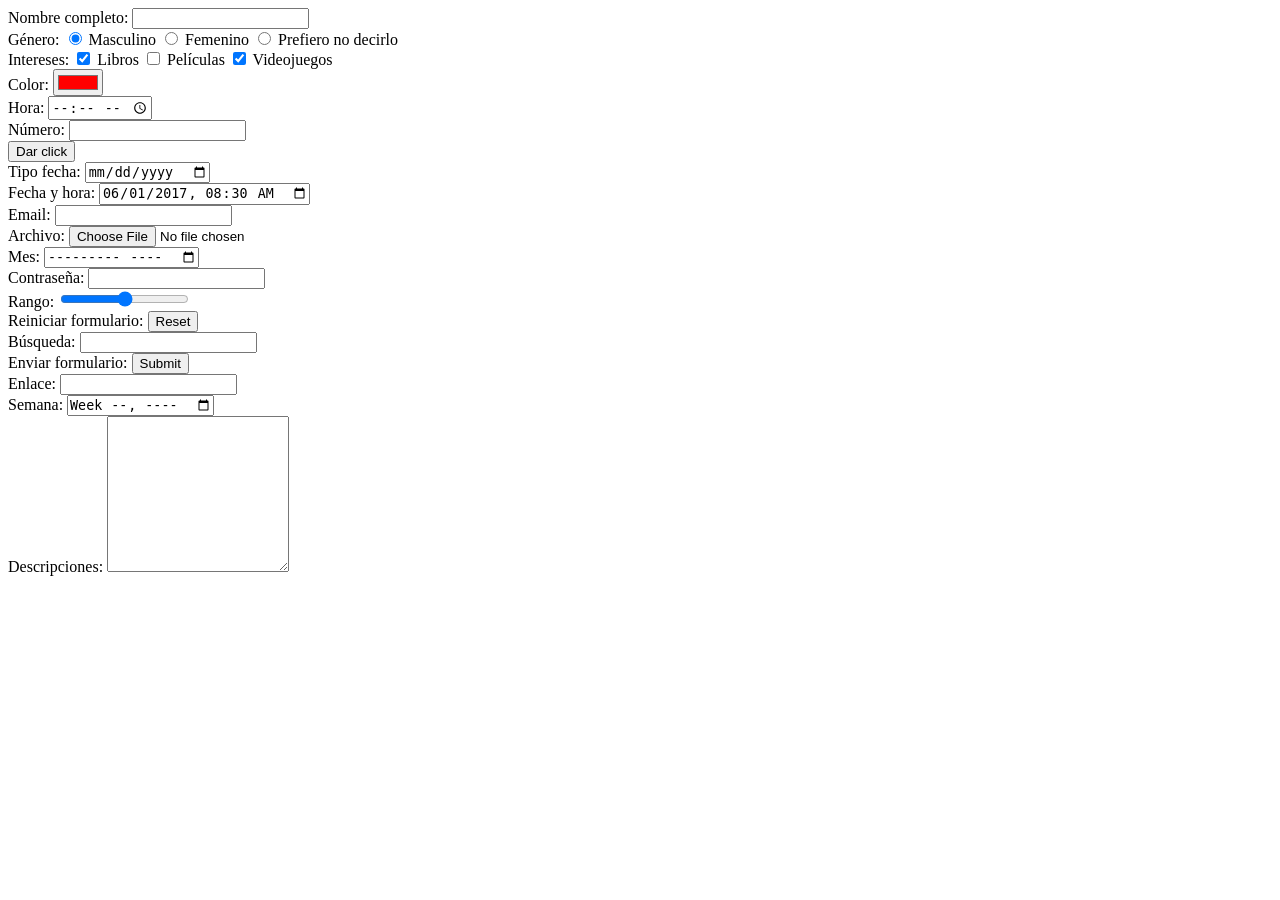
==== html/index.html @ 509d6557 "feat: add initial HTML structure with form elements for user input" ====
<!doctype html>
<html lang="es">
  <head>
    <meta charset="UTF-8" />
    <title>Ejemplo CSS y Selectores</title>
    <link rel="stylesheet" href="main.css" />
  </head>

  <body>
    <form action="#">
      <div>
        <label for="nombrecompleto">Nombre completo: </label>
        <input type="text" name="nombrecompleto" id="nombrecompleto" />
      </div>

      <div>
        Género:
        <label>
          <input type="radio" name="genero" value="masculino" checked />
          Masculino
        </label>
        <label>
          <input type="radio" name="genero" value="femenino" />
          Femenino
        </label>
        <label>
          <input type="radio" name="genero" value="Prefiero no decirlo" />
          Prefiero no decirlo
        </label>
      </div>

      <div>
        Intereses:
        <label>
          <input type="checkbox" name="libros" checked />
          Libros
        </label>
        <label>
          <input type="checkbox" name="peliculas" />
          Películas
        </label>
        <label>
          <input type="checkbox" name="videojuegos" checked />
          Videojuegos
        </label>
      </div>

      <div>
        <label>
          Color:
          <input type="color" name="color" value="#ff0000" />
        </label>
      </div>

      <div>
        <label>
          Hora:
          <input type="time" name="hora" />
        </label>
      </div>

      <div>
        <label>
          Número:
          <input type="number" name="numero" />
        </label>
      </div>

      <div>
        <label>
          <input type="button" value="Dar click" />
        </label>
      </div>

      <div>
        <label>
          Tipo fecha:
          <input type="date" />
        </label>
      </div>

      <div>
        <label>
          Fecha y hora:
          <input type="datetime-local" value="2017-06-01T08:30" />
        </label>
      </div>

      <div>
        <label>
          Email:
          <input type="email" />
        </label>
      </div>

      <div>
        <label>
          Archivo:
          <input type="file" />
        </label>
      </div>

      <div>
        <label>
          Mes:
          <input type="month" />
        </label>
      </div>

      <div>
        <label>
          Contraseña:
          <input type="password" />
        </label>
      </div>

      <div>
        <label>
          Rango:
          <input type="range" min="-10" step="5" max="10" />
        </label>
      </div>

      <div>
        <label>
          Reiniciar formulario:
          <input type="reset" />
        </label>
      </div>

      <div>
        <label>
          Búsqueda:
          <input type="search" />
        </label>
      </div>

      <div>
        <label>
          Enviar formulario:
          <input type="submit" />
        </label>
      </div>

      <div>
        <label>
          Enlace:
          <input type="url" />
        </label>
      </div>

      <div>
        <label>
          Semana:
          <input type="week" />
        </label>
      </div>

      <div>
        <label>
          Descripciones:
          <textarea name="PQRS" rows="10" cols="20"></textarea>
        </label>
      </div>
    </form>
  </body>
</html>
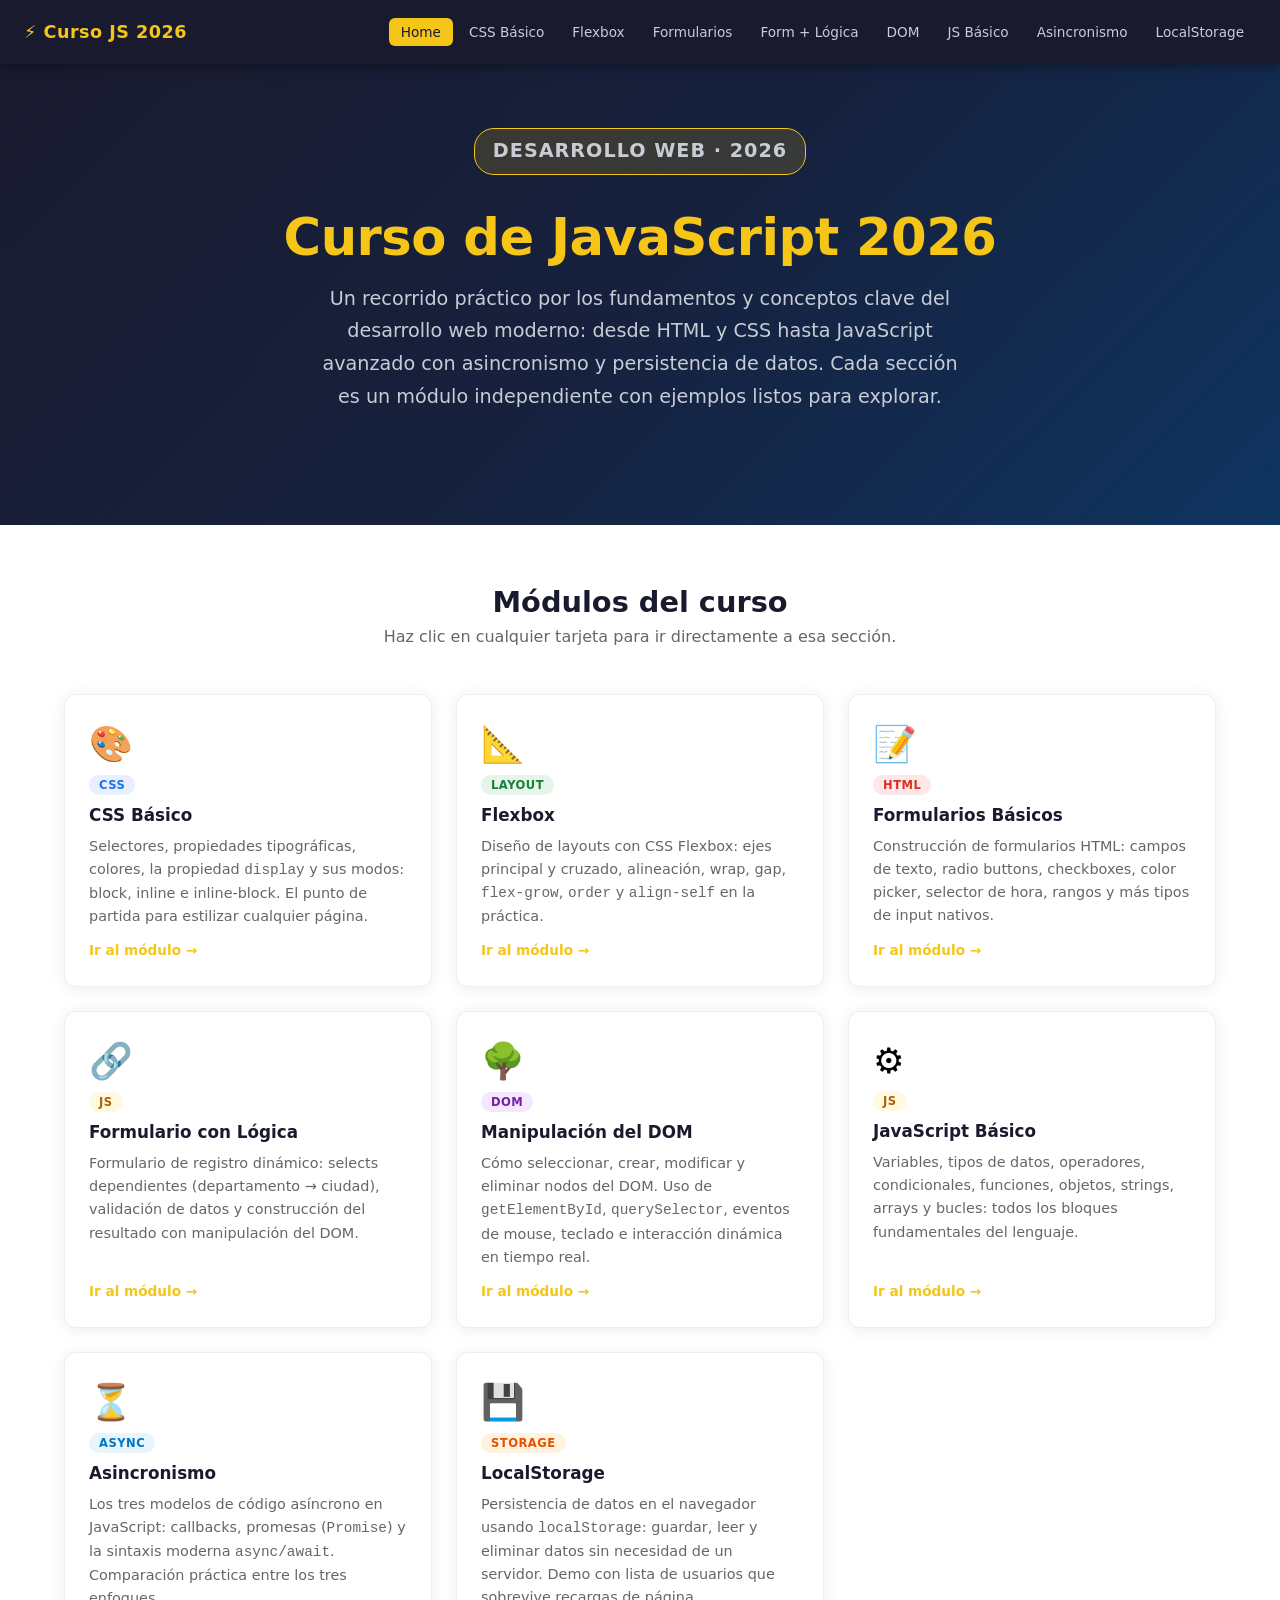
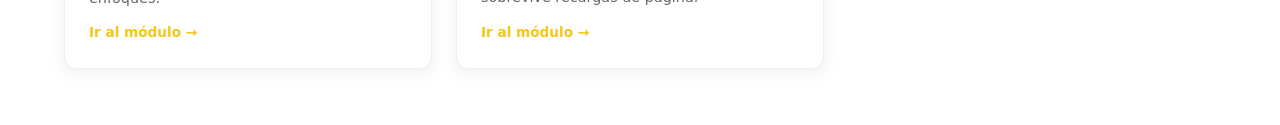
==== commit 043b2c4b: "feat: add global navigation bar and styles for improved site structure" ====
--- a/html/index.html
+++ b/html/index.html
@@ -1,167 +1,143 @@
-<!doctype html>
+<!DOCTYPE html>
 <html lang="es">
-  <head>
+
+<head>
     <meta charset="UTF-8" />
-    <title>Ejemplo CSS y Selectores</title>
-    <link rel="stylesheet" href="main.css" />
-  </head>
+    <meta name="viewport" content="width=device-width, initial-scale=1.0" />
+    <title>Curso JavaScript 2026</title>
+    <link rel="shortcut icon" href="../assets/img/logoUPB.png" type="image/png" />
+    <link rel="stylesheet" href="../css/styles.css" />
+</head>
 
-  <body>
-    <form action="#">
-      <div>
-        <label for="nombrecompleto">Nombre completo: </label>
-        <input type="text" name="nombrecompleto" id="nombrecompleto" />
-      </div>
+<body>
 
-      <div>
-        Género:
-        <label>
-          <input type="radio" name="genero" value="masculino" checked />
-          Masculino
-        </label>
-        <label>
-          <input type="radio" name="genero" value="femenino" />
-          Femenino
-        </label>
-        <label>
-          <input type="radio" name="genero" value="Prefiero no decirlo" />
-          Prefiero no decirlo
-        </label>
-      </div>
+    <nav class="main-nav">
+        <div class="nav-container">
+            <a class="nav-brand" href="index.html">⚡ Curso JS 2026</a>
+            <ul class="nav-links">
+                <li><a href="index.html" class="nav-link active">Home</a></li>
+                <li><a href="css-basics.html" class="nav-link">CSS Básico</a></li>
+                <li><a href="flexbox.html" class="nav-link">Flexbox</a></li>
+                <li><a href="forms-basics.html" class="nav-link">Formularios</a></li>
+                <li><a href="form-logic-example.html" class="nav-link">Form + Lógica</a></li>
+                <li><a href="dom-manipulation.html" class="nav-link">DOM</a></li>
+                <li><a href="javascript-basics.html" class="nav-link">JS Básico</a></li>
+                <li><a href="asincronismo.html" class="nav-link">Asincronismo</a></li>
+                <li><a href="local-storage.html" class="nav-link">LocalStorage</a></li>
+            </ul>
+        </div>
+    </nav>
 
-      <div>
-        Intereses:
-        <label>
-          <input type="checkbox" name="libros" checked />
-          Libros
-        </label>
-        <label>
-          <input type="checkbox" name="peliculas" />
-          Películas
-        </label>
-        <label>
-          <input type="checkbox" name="videojuegos" checked />
-          Videojuegos
-        </label>
-      </div>
+    <section class="hero">
+        <p class="hero-badge">Desarrollo Web · 2026</p>
+        <h1>Curso de JavaScript 2026</h1>
+        <p>
+            Un recorrido práctico por los fundamentos y conceptos clave del desarrollo web moderno:
+            desde HTML y CSS hasta JavaScript avanzado con asincronismo y persistencia de datos.
+            Cada sección es un módulo independiente con ejemplos listos para explorar.
+        </p>
+    </section>
 
-      <div>
-        <label>
-          Color:
-          <input type="color" name="color" value="#ff0000" />
-        </label>
-      </div>
+    <div class="sections-wrapper">
+        <h2 class="sections-title">Módulos del curso</h2>
+        <p class="sections-subtitle">Haz clic en cualquier tarjeta para ir directamente a esa sección.</p>
 
-      <div>
-        <label>
-          Hora:
-          <input type="time" name="hora" />
-        </label>
-      </div>
+        <div class="sections-grid">
 
-      <div>
-        <label>
-          Número:
-          <input type="number" name="numero" />
-        </label>
-      </div>
+            <a class="section-card" href="css-basics.html">
+                <span class="card-icon">🎨</span>
+                <span class="card-tag tag-css">CSS</span>
+                <h3>CSS Básico</h3>
+                <p>
+                    Selectores, propiedades tipográficas, colores, la propiedad <code>display</code> y sus modos:
+                    block, inline e inline-block. El punto de partida para estilizar cualquier página.
+                </p>
+                <span class="card-arrow">Ir al módulo →</span>
+            </a>
 
-      <div>
-        <label>
-          <input type="button" value="Dar click" />
-        </label>
-      </div>
+            <a class="section-card" href="flexbox.html">
+                <span class="card-icon">📐</span>
+                <span class="card-tag tag-layout">Layout</span>
+                <h3>Flexbox</h3>
+                <p>
+                    Diseño de layouts con CSS Flexbox: ejes principal y cruzado, alineación, wrap,
+                    gap, <code>flex-grow</code>, <code>order</code> y <code>align-self</code> en la práctica.
+                </p>
+                <span class="card-arrow">Ir al módulo →</span>
+            </a>
 
-      <div>
-        <label>
-          Tipo fecha:
-          <input type="date" />
-        </label>
-      </div>
+            <a class="section-card" href="forms-basics.html">
+                <span class="card-icon">📝</span>
+                <span class="card-tag tag-html">HTML</span>
+                <h3>Formularios Básicos</h3>
+                <p>
+                    Construcción de formularios HTML: campos de texto, radio buttons, checkboxes,
+                    color picker, selector de hora, rangos y más tipos de input nativos.
+                </p>
+                <span class="card-arrow">Ir al módulo →</span>
+            </a>
 
-      <div>
-        <label>
-          Fecha y hora:
-          <input type="datetime-local" value="2017-06-01T08:30" />
-        </label>
-      </div>
+            <a class="section-card" href="form-logic-example.html">
+                <span class="card-icon">🔗</span>
+                <span class="card-tag tag-js">JS</span>
+                <h3>Formulario con Lógica</h3>
+                <p>
+                    Formulario de registro dinámico: selects dependientes (departamento → ciudad),
+                    validación de datos y construcción del resultado con manipulación del DOM.
+                </p>
+                <span class="card-arrow">Ir al módulo →</span>
+            </a>
 
-      <div>
-        <label>
-          Email:
-          <input type="email" />
-        </label>
-      </div>
+            <a class="section-card" href="dom-manipulation.html">
+                <span class="card-icon">🌳</span>
+                <span class="card-tag tag-dom">DOM</span>
+                <h3>Manipulación del DOM</h3>
+                <p>
+                    Cómo seleccionar, crear, modificar y eliminar nodos del DOM. Uso de
+                    <code>getElementById</code>, <code>querySelector</code>, eventos de mouse,
+                    teclado e interacción dinámica en tiempo real.
+                </p>
+                <span class="card-arrow">Ir al módulo →</span>
+            </a>
 
-      <div>
-        <label>
-          Archivo:
-          <input type="file" />
-        </label>
-      </div>
+            <a class="section-card" href="javascript-basics.html">
+                <span class="card-icon">⚙️</span>
+                <span class="card-tag tag-js">JS</span>
+                <h3>JavaScript Básico</h3>
+                <p>
+                    Variables, tipos de datos, operadores, condicionales, funciones, objetos,
+                    strings, arrays y bucles: todos los bloques fundamentales del lenguaje.
+                </p>
+                <span class="card-arrow">Ir al módulo →</span>
+            </a>
 
-      <div>
-        <label>
-          Mes:
-          <input type="month" />
-        </label>
-      </div>
+            <a class="section-card" href="asincronismo.html">
+                <span class="card-icon">⏳</span>
+                <span class="card-tag tag-async">Async</span>
+                <h3>Asincronismo</h3>
+                <p>
+                    Los tres modelos de código asíncrono en JavaScript: callbacks, promesas
+                    (<code>Promise</code>) y la sintaxis moderna <code>async/await</code>.
+                    Comparación práctica entre los tres enfoques.
+                </p>
+                <span class="card-arrow">Ir al módulo →</span>
+            </a>
 
-      <div>
-        <label>
-          Contraseña:
-          <input type="password" />
-        </label>
-      </div>
+            <a class="section-card" href="local-storage.html">
+                <span class="card-icon">💾</span>
+                <span class="card-tag tag-storage">Storage</span>
+                <h3>LocalStorage</h3>
+                <p>
+                    Persistencia de datos en el navegador usando <code>localStorage</code>:
+                    guardar, leer y eliminar datos sin necesidad de un servidor. Demo con lista
+                    de usuarios que sobrevive recargas de página.
+                </p>
+                <span class="card-arrow">Ir al módulo →</span>
+            </a>
 
-      <div>
-        <label>
-          Rango:
-          <input type="range" min="-10" step="5" max="10" />
-        </label>
-      </div>
+        </div>
+    </div>
 
-      <div>
-        <label>
-          Reiniciar formulario:
-          <input type="reset" />
-        </label>
-      </div>
+</body>
 
-      <div>
-        <label>
-          Búsqueda:
-          <input type="search" />
-        </label>
-      </div>
-
-      <div>
-        <label>
-          Enviar formulario:
-          <input type="submit" />
-        </label>
-      </div>
-
-      <div>
-        <label>
-          Enlace:
-          <input type="url" />
-        </label>
-      </div>
-
-      <div>
-        <label>
-          Semana:
-          <input type="week" />
-        </label>
-      </div>
-
-      <div>
-        <label>
-          Descripciones:
-          <textarea name="PQRS" rows="10" cols="20"></textarea>
-        </label>
-      </div>
-    </form>
-  </body>
-</html>
+</html>
--- a/css/styles.css
+++ b/css/styles.css
@@ -0,0 +1,268 @@
+/* ===========================
+   NAVEGACIÓN GLOBAL
+   =========================== */
+
+* {
+  box-sizing: border-box;
+  margin: 0;
+  padding: 0;
+}
+
+body {
+  padding-top: 64px;
+  font-family:
+    "Segoe UI",
+    system-ui,
+    -apple-system,
+    sans-serif;
+}
+
+.main-nav {
+  position: fixed;
+  top: 0;
+  left: 0;
+  right: 0;
+  z-index: 1000;
+  background: #1a1a2e;
+  box-shadow: 0 2px 12px rgba(0, 0, 0, 0.4);
+}
+
+.nav-container {
+  width: 100%;
+  max-width: 1400px;
+  margin: 0 auto;
+  padding: 0 24px;
+  display: flex;
+  align-items: center;
+  justify-content: space-between;
+  height: 64px;
+  gap: 32px;
+}
+
+.nav-brand {
+  font-size: 1.1rem;
+  font-weight: 700;
+  color: #f5c518;
+  text-decoration: none;
+  letter-spacing: 0.5px;
+  white-space: nowrap;
+  flex-shrink: 0;
+}
+
+.nav-brand:hover {
+  color: #ffd740;
+}
+
+.nav-links {
+  list-style: none;
+  display: flex;
+  align-items: center;
+  gap: 4px;
+  flex-wrap: wrap;
+}
+
+.nav-link {
+  display: inline-block;
+  padding: 6px 12px;
+  border-radius: 6px;
+  font-size: 0.85rem;
+  font-weight: 500;
+  color: #c8ccd4;
+  text-decoration: none;
+  transition:
+    background 0.2s,
+    color 0.2s;
+  white-space: nowrap;
+}
+
+.nav-link:hover {
+  background: #16213e;
+  color: #f5c518;
+}
+
+.nav-link.active {
+  background: #f5c518;
+  color: #1a1a2e;
+}
+
+/* ===========================
+   RESPONSIVE — MOBILE NAV
+   =========================== */
+
+@media (max-width: 640px) {
+  body {
+    padding-top: 0;
+  }
+
+  .main-nav {
+    position: static;
+  }
+
+  .nav-container {
+    height: auto;
+    flex-direction: column;
+    align-items: flex-start;
+    gap: 8px;
+    padding: 12px 16px;
+  }
+
+  .nav-links {
+    gap: 4px;
+  }
+
+  .nav-link {
+    font-size: 0.8rem;
+    padding: 5px 10px;
+  }
+}
+
+/* ===========================
+   ESTILOS PÁGINA INDEX
+   =========================== */
+
+.hero {
+  background: linear-gradient(135deg, #1a1a2e 0%, #16213e 50%, #0f3460 100%);
+  color: #fff;
+  padding: 64px 24px 80px;
+  text-align: center;
+}
+
+.hero h1 {
+  font-size: clamp(2rem, 5vw, 3.2rem);
+  color: #f5c518;
+  margin-bottom: 16px;
+  letter-spacing: -0.5px;
+}
+
+.hero p {
+  font-size: clamp(1rem, 2.5vw, 1.2rem);
+  color: #c8ccd4;
+  max-width: 640px;
+  margin: 0 auto 32px;
+  line-height: 1.7;
+}
+
+.hero-badge {
+  display: inline-block;
+  background: rgba(245, 197, 24, 0.15);
+  border: 1px solid #f5c518;
+  color: #f5c518;
+  padding: 6px 18px;
+  border-radius: 20px;
+  font-size: 0.85rem;
+  font-weight: 600;
+  letter-spacing: 1px;
+  text-transform: uppercase;
+}
+
+.sections-wrapper {
+  max-width: 1200px;
+  margin: 0 auto;
+  padding: 60px 24px;
+}
+
+.sections-title {
+  text-align: center;
+  font-size: 1.8rem;
+  color: #1a1a2e;
+  margin-bottom: 8px;
+}
+
+.sections-subtitle {
+  text-align: center;
+  color: #666;
+  margin-bottom: 48px;
+  font-size: 1rem;
+}
+
+.sections-grid {
+  display: grid;
+  grid-template-columns: repeat(auto-fill, minmax(280px, 1fr));
+  gap: 24px;
+}
+
+.section-card {
+  background: #fff;
+  border-radius: 12px;
+  padding: 28px 24px;
+  box-shadow: 0 2px 16px rgba(0, 0, 0, 0.08);
+  border: 1px solid #eee;
+  transition:
+    transform 0.2s,
+    box-shadow 0.2s;
+  text-decoration: none;
+  color: inherit;
+  display: flex;
+  flex-direction: column;
+  gap: 10px;
+}
+
+.section-card:hover {
+  transform: translateY(-4px);
+  box-shadow: 0 8px 32px rgba(0, 0, 0, 0.14);
+}
+
+.card-icon {
+  font-size: 2.2rem;
+}
+
+.card-tag {
+  display: inline-block;
+  padding: 3px 10px;
+  border-radius: 12px;
+  font-size: 0.72rem;
+  font-weight: 700;
+  text-transform: uppercase;
+  letter-spacing: 0.5px;
+  align-self: flex-start;
+}
+
+.tag-css {
+  background: #e8f0fe;
+  color: #1a73e8;
+}
+.tag-html {
+  background: #fce8e6;
+  color: #d93025;
+}
+.tag-js {
+  background: #fef9e1;
+  color: #b06000;
+}
+.tag-layout {
+  background: #e6f4ea;
+  color: #188038;
+}
+.tag-dom {
+  background: #f3e8fd;
+  color: #7b1fa2;
+}
+.tag-async {
+  background: #e8f5fd;
+  color: #0277bd;
+}
+.tag-storage {
+  background: #fff3e0;
+  color: #e65100;
+}
+
+.section-card h3 {
+  font-size: 1.05rem;
+  color: #1a1a2e;
+  margin: 0;
+}
+
+.section-card p {
+  font-size: 0.9rem;
+  color: #666;
+  line-height: 1.6;
+  margin: 0;
+  flex-grow: 1;
+}
+
+.card-arrow {
+  font-size: 0.85rem;
+  color: #f5c518;
+  font-weight: 600;
+  margin-top: 4px;
+}
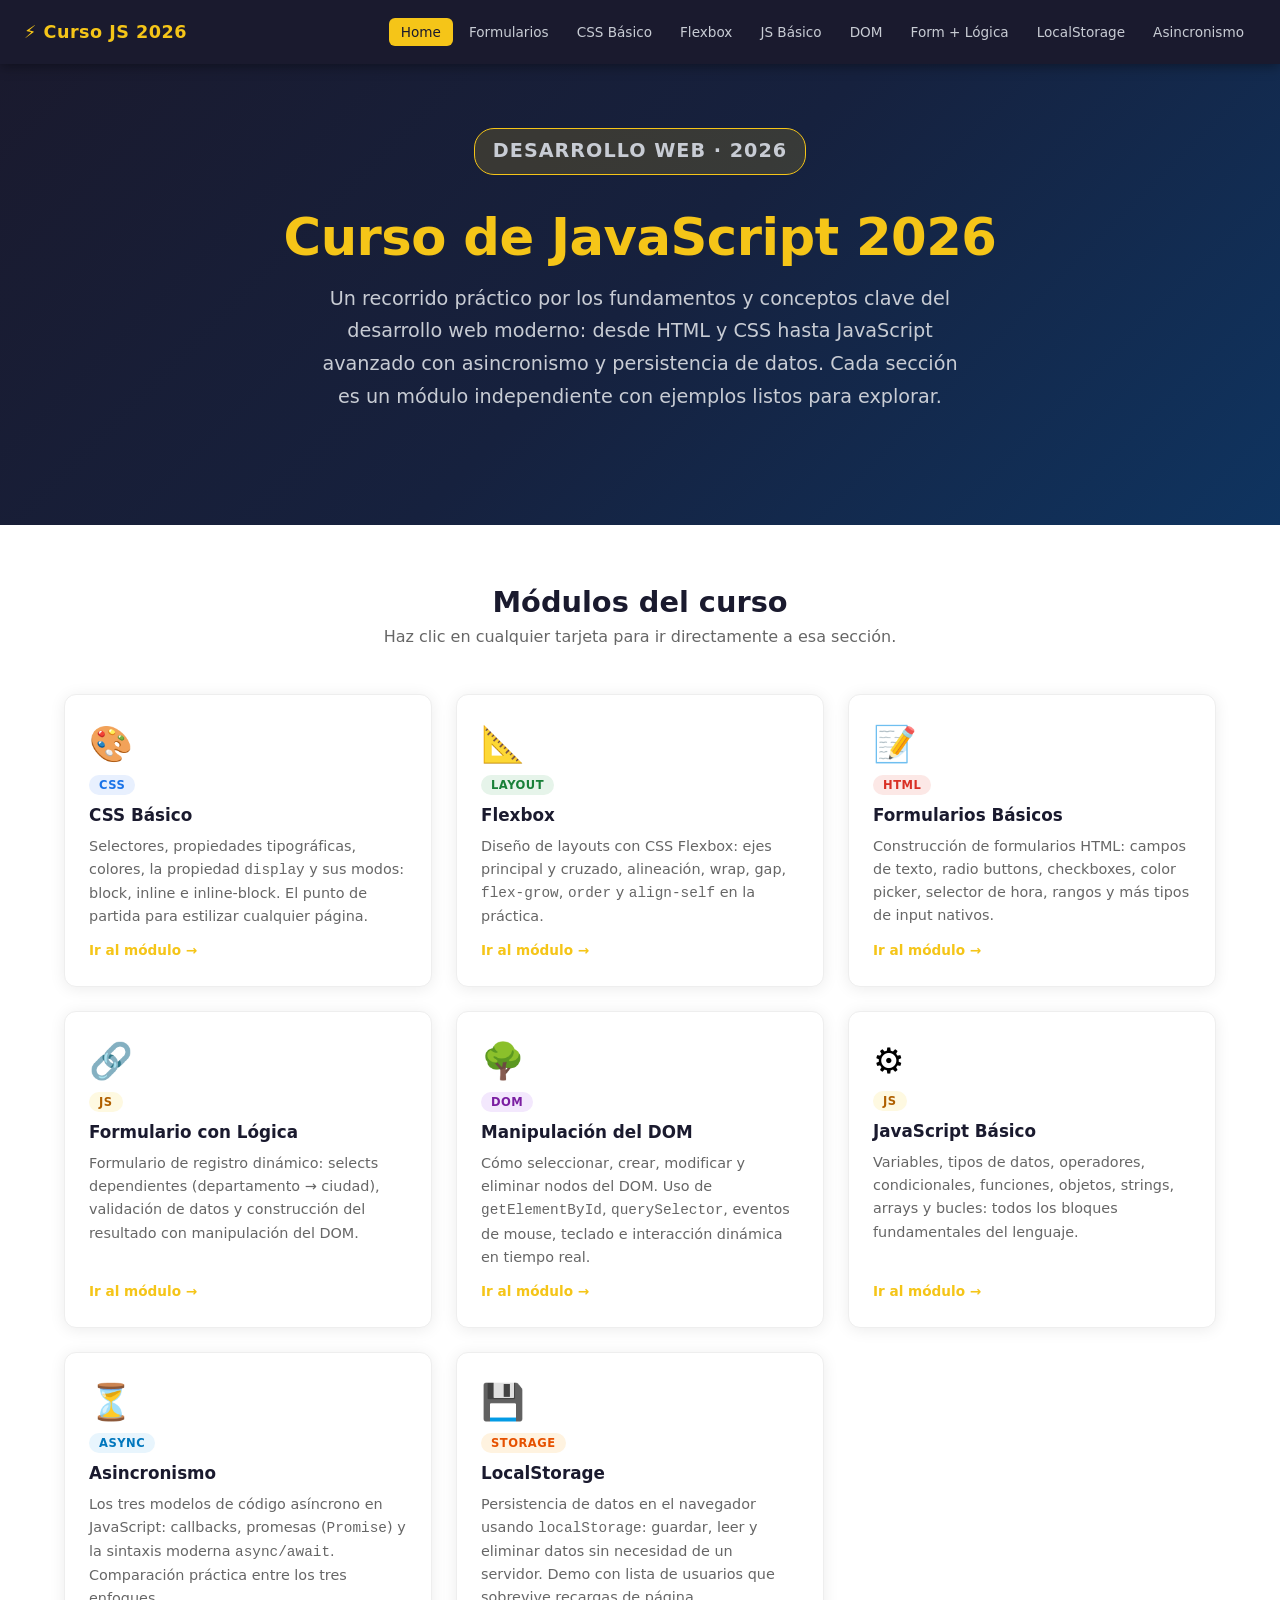
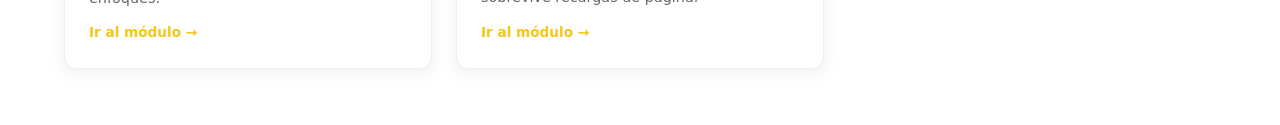
==== commit 415735de: "refactor: update navigation links across multiple HTML files for consistency" ====
--- a/html/index.html
+++ b/html/index.html
@@ -2,141 +2,141 @@
 <html lang="es">
 
 <head>
-    <meta charset="UTF-8" />
-    <meta name="viewport" content="width=device-width, initial-scale=1.0" />
-    <title>Curso JavaScript 2026</title>
-    <link rel="shortcut icon" href="../assets/img/logoUPB.png" type="image/png" />
-    <link rel="stylesheet" href="../css/styles.css" />
+  <meta charset="UTF-8" />
+  <meta name="viewport" content="width=device-width, initial-scale=1.0" />
+  <title>Curso JavaScript 2026</title>
+  <link rel="shortcut icon" href="../assets/img/logoUPB.png" type="image/png" />
+  <link rel="stylesheet" href="../css/styles.css" />
 </head>
 
 <body>
 
-    <nav class="main-nav">
-        <div class="nav-container">
-            <a class="nav-brand" href="index.html">⚡ Curso JS 2026</a>
-            <ul class="nav-links">
-                <li><a href="index.html" class="nav-link active">Home</a></li>
-                <li><a href="css-basics.html" class="nav-link">CSS Básico</a></li>
-                <li><a href="flexbox.html" class="nav-link">Flexbox</a></li>
-                <li><a href="forms-basics.html" class="nav-link">Formularios</a></li>
-                <li><a href="form-logic-example.html" class="nav-link">Form + Lógica</a></li>
-                <li><a href="dom-manipulation.html" class="nav-link">DOM</a></li>
-                <li><a href="javascript-basics.html" class="nav-link">JS Básico</a></li>
-                <li><a href="asincronismo.html" class="nav-link">Asincronismo</a></li>
-                <li><a href="local-storage.html" class="nav-link">LocalStorage</a></li>
-            </ul>
-        </div>
-    </nav>
+  <nav class="main-nav">
+    <div class="nav-container">
+      <a class="nav-brand" href="index.html">⚡ Curso JS 2026</a>
+      <ul class="nav-links">
+        <li><a href="index.html" class="nav-link active">Home</a></li>
+        <li><a href="forms-basics.html" class="nav-link">Formularios</a></li>
+        <li><a href="css-basics.html" class="nav-link">CSS Básico</a></li>
+        <li><a href="flexbox.html" class="nav-link">Flexbox</a></li>
+        <li><a href="javascript-basics.html" class="nav-link">JS Básico</a></li>
+        <li><a href="dom-manipulation.html" class="nav-link">DOM</a></li>
+        <li><a href="form-logic-example.html" class="nav-link">Form + Lógica</a></li>
+        <li><a href="local-storage.html" class="nav-link">LocalStorage</a></li>
+        <li><a href="asincronismo.html" class="nav-link">Asincronismo</a></li>
+      </ul>
+    </div>
+  </nav>
 
-    <section class="hero">
-        <p class="hero-badge">Desarrollo Web · 2026</p>
-        <h1>Curso de JavaScript 2026</h1>
+  <section class="hero">
+    <p class="hero-badge">Desarrollo Web · 2026</p>
+    <h1>Curso de JavaScript 2026</h1>
+    <p>
+      Un recorrido práctico por los fundamentos y conceptos clave del desarrollo web moderno:
+      desde HTML y CSS hasta JavaScript avanzado con asincronismo y persistencia de datos.
+      Cada sección es un módulo independiente con ejemplos listos para explorar.
+    </p>
+  </section>
+
+  <div class="sections-wrapper">
+    <h2 class="sections-title">Módulos del curso</h2>
+    <p class="sections-subtitle">Haz clic en cualquier tarjeta para ir directamente a esa sección.</p>
+
+    <div class="sections-grid">
+
+      <a class="section-card" href="css-basics.html">
+        <span class="card-icon">🎨</span>
+        <span class="card-tag tag-css">CSS</span>
+        <h3>CSS Básico</h3>
         <p>
-            Un recorrido práctico por los fundamentos y conceptos clave del desarrollo web moderno:
-            desde HTML y CSS hasta JavaScript avanzado con asincronismo y persistencia de datos.
-            Cada sección es un módulo independiente con ejemplos listos para explorar.
+          Selectores, propiedades tipográficas, colores, la propiedad <code>display</code> y sus modos:
+          block, inline e inline-block. El punto de partida para estilizar cualquier página.
         </p>
-    </section>
+        <span class="card-arrow">Ir al módulo →</span>
+      </a>
 
-    <div class="sections-wrapper">
-        <h2 class="sections-title">Módulos del curso</h2>
-        <p class="sections-subtitle">Haz clic en cualquier tarjeta para ir directamente a esa sección.</p>
+      <a class="section-card" href="flexbox.html">
+        <span class="card-icon">📐</span>
+        <span class="card-tag tag-layout">Layout</span>
+        <h3>Flexbox</h3>
+        <p>
+          Diseño de layouts con CSS Flexbox: ejes principal y cruzado, alineación, wrap,
+          gap, <code>flex-grow</code>, <code>order</code> y <code>align-self</code> en la práctica.
+        </p>
+        <span class="card-arrow">Ir al módulo →</span>
+      </a>
 
-        <div class="sections-grid">
+      <a class="section-card" href="forms-basics.html">
+        <span class="card-icon">📝</span>
+        <span class="card-tag tag-html">HTML</span>
+        <h3>Formularios Básicos</h3>
+        <p>
+          Construcción de formularios HTML: campos de texto, radio buttons, checkboxes,
+          color picker, selector de hora, rangos y más tipos de input nativos.
+        </p>
+        <span class="card-arrow">Ir al módulo →</span>
+      </a>
 
-            <a class="section-card" href="css-basics.html">
-                <span class="card-icon">🎨</span>
-                <span class="card-tag tag-css">CSS</span>
-                <h3>CSS Básico</h3>
-                <p>
-                    Selectores, propiedades tipográficas, colores, la propiedad <code>display</code> y sus modos:
-                    block, inline e inline-block. El punto de partida para estilizar cualquier página.
-                </p>
-                <span class="card-arrow">Ir al módulo →</span>
-            </a>
+      <a class="section-card" href="form-logic-example.html">
+        <span class="card-icon">🔗</span>
+        <span class="card-tag tag-js">JS</span>
+        <h3>Formulario con Lógica</h3>
+        <p>
+          Formulario de registro dinámico: selects dependientes (departamento → ciudad),
+          validación de datos y construcción del resultado con manipulación del DOM.
+        </p>
+        <span class="card-arrow">Ir al módulo →</span>
+      </a>
 
-            <a class="section-card" href="flexbox.html">
-                <span class="card-icon">📐</span>
-                <span class="card-tag tag-layout">Layout</span>
-                <h3>Flexbox</h3>
-                <p>
-                    Diseño de layouts con CSS Flexbox: ejes principal y cruzado, alineación, wrap,
-                    gap, <code>flex-grow</code>, <code>order</code> y <code>align-self</code> en la práctica.
-                </p>
-                <span class="card-arrow">Ir al módulo →</span>
-            </a>
+      <a class="section-card" href="dom-manipulation.html">
+        <span class="card-icon">🌳</span>
+        <span class="card-tag tag-dom">DOM</span>
+        <h3>Manipulación del DOM</h3>
+        <p>
+          Cómo seleccionar, crear, modificar y eliminar nodos del DOM. Uso de
+          <code>getElementById</code>, <code>querySelector</code>, eventos de mouse,
+          teclado e interacción dinámica en tiempo real.
+        </p>
+        <span class="card-arrow">Ir al módulo →</span>
+      </a>
 
-            <a class="section-card" href="forms-basics.html">
-                <span class="card-icon">📝</span>
-                <span class="card-tag tag-html">HTML</span>
-                <h3>Formularios Básicos</h3>
-                <p>
-                    Construcción de formularios HTML: campos de texto, radio buttons, checkboxes,
-                    color picker, selector de hora, rangos y más tipos de input nativos.
-                </p>
-                <span class="card-arrow">Ir al módulo →</span>
-            </a>
+      <a class="section-card" href="javascript-basics.html">
+        <span class="card-icon">⚙️</span>
+        <span class="card-tag tag-js">JS</span>
+        <h3>JavaScript Básico</h3>
+        <p>
+          Variables, tipos de datos, operadores, condicionales, funciones, objetos,
+          strings, arrays y bucles: todos los bloques fundamentales del lenguaje.
+        </p>
+        <span class="card-arrow">Ir al módulo →</span>
+      </a>
 
-            <a class="section-card" href="form-logic-example.html">
-                <span class="card-icon">🔗</span>
-                <span class="card-tag tag-js">JS</span>
-                <h3>Formulario con Lógica</h3>
-                <p>
-                    Formulario de registro dinámico: selects dependientes (departamento → ciudad),
-                    validación de datos y construcción del resultado con manipulación del DOM.
-                </p>
-                <span class="card-arrow">Ir al módulo →</span>
-            </a>
+      <a class="section-card" href="asincronismo.html">
+        <span class="card-icon">⏳</span>
+        <span class="card-tag tag-async">Async</span>
+        <h3>Asincronismo</h3>
+        <p>
+          Los tres modelos de código asíncrono en JavaScript: callbacks, promesas
+          (<code>Promise</code>) y la sintaxis moderna <code>async/await</code>.
+          Comparación práctica entre los tres enfoques.
+        </p>
+        <span class="card-arrow">Ir al módulo →</span>
+      </a>
 
-            <a class="section-card" href="dom-manipulation.html">
-                <span class="card-icon">🌳</span>
-                <span class="card-tag tag-dom">DOM</span>
-                <h3>Manipulación del DOM</h3>
-                <p>
-                    Cómo seleccionar, crear, modificar y eliminar nodos del DOM. Uso de
-                    <code>getElementById</code>, <code>querySelector</code>, eventos de mouse,
-                    teclado e interacción dinámica en tiempo real.
-                </p>
-                <span class="card-arrow">Ir al módulo →</span>
-            </a>
+      <a class="section-card" href="local-storage.html">
+        <span class="card-icon">💾</span>
+        <span class="card-tag tag-storage">Storage</span>
+        <h3>LocalStorage</h3>
+        <p>
+          Persistencia de datos en el navegador usando <code>localStorage</code>:
+          guardar, leer y eliminar datos sin necesidad de un servidor. Demo con lista
+          de usuarios que sobrevive recargas de página.
+        </p>
+        <span class="card-arrow">Ir al módulo →</span>
+      </a>
 
-            <a class="section-card" href="javascript-basics.html">
-                <span class="card-icon">⚙️</span>
-                <span class="card-tag tag-js">JS</span>
-                <h3>JavaScript Básico</h3>
-                <p>
-                    Variables, tipos de datos, operadores, condicionales, funciones, objetos,
-                    strings, arrays y bucles: todos los bloques fundamentales del lenguaje.
-                </p>
-                <span class="card-arrow">Ir al módulo →</span>
-            </a>
-
-            <a class="section-card" href="asincronismo.html">
-                <span class="card-icon">⏳</span>
-                <span class="card-tag tag-async">Async</span>
-                <h3>Asincronismo</h3>
-                <p>
-                    Los tres modelos de código asíncrono en JavaScript: callbacks, promesas
-                    (<code>Promise</code>) y la sintaxis moderna <code>async/await</code>.
-                    Comparación práctica entre los tres enfoques.
-                </p>
-                <span class="card-arrow">Ir al módulo →</span>
-            </a>
-
-            <a class="section-card" href="local-storage.html">
-                <span class="card-icon">💾</span>
-                <span class="card-tag tag-storage">Storage</span>
-                <h3>LocalStorage</h3>
-                <p>
-                    Persistencia de datos en el navegador usando <code>localStorage</code>:
-                    guardar, leer y eliminar datos sin necesidad de un servidor. Demo con lista
-                    de usuarios que sobrevive recargas de página.
-                </p>
-                <span class="card-arrow">Ir al módulo →</span>
-            </a>
-
-        </div>
     </div>
+  </div>
 
 </body>
 
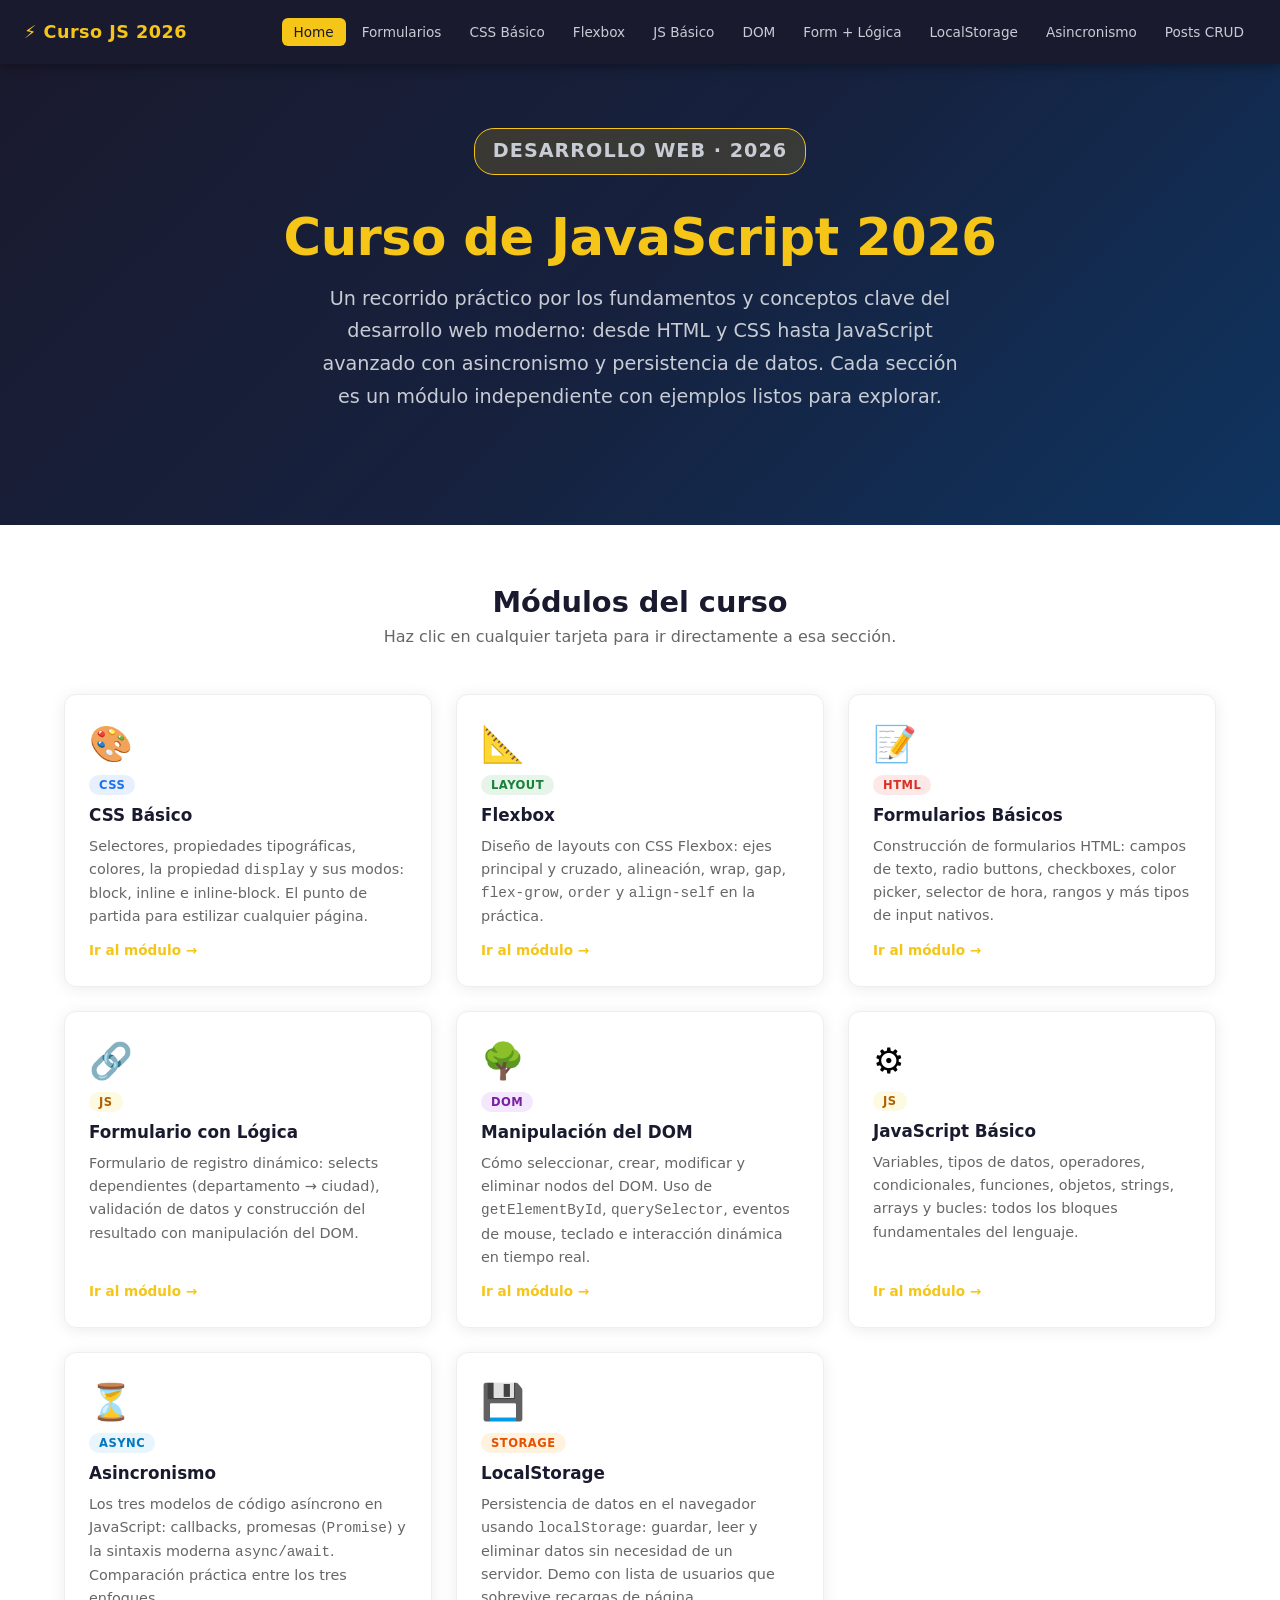
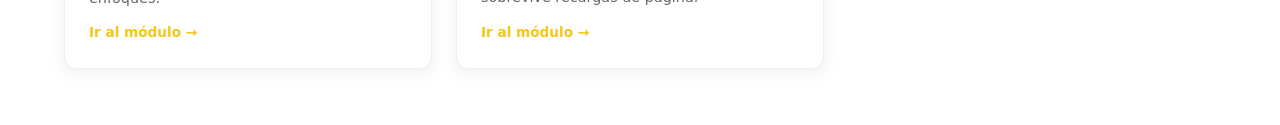
==== commit 6f576208: "feat: add Posts CRUD functionality with API integration and UI enhancements" ====
--- a/html/index.html
+++ b/html/index.html
@@ -24,6 +24,7 @@
         <li><a href="form-logic-example.html" class="nav-link">Form + Lógica</a></li>
         <li><a href="local-storage.html" class="nav-link">LocalStorage</a></li>
         <li><a href="asincronismo.html" class="nav-link">Asincronismo</a></li>
+        <li><a href="posts-crud.html" class="nav-link">Posts CRUD</a></li>
       </ul>
     </div>
   </nav>
